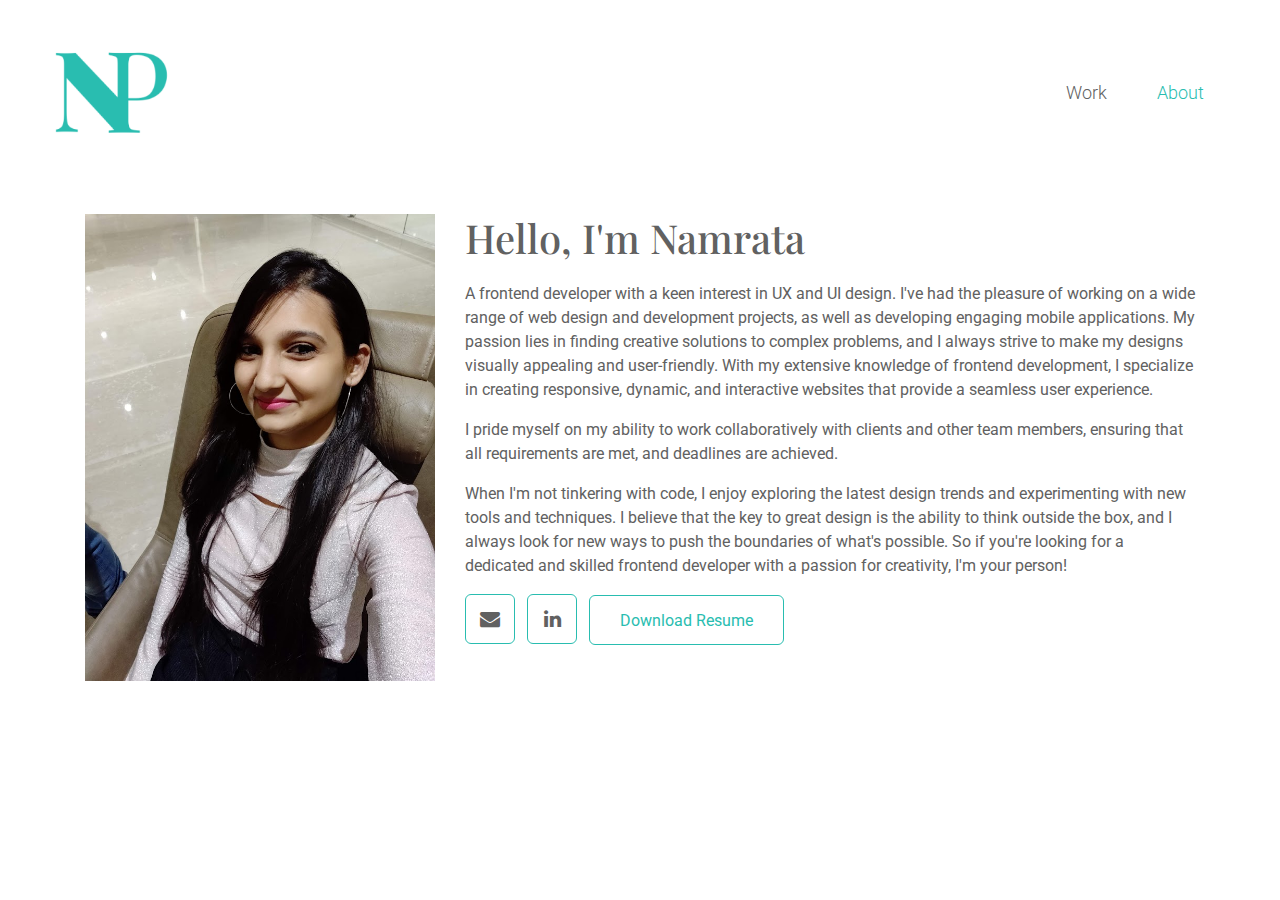
==== About.html @ 1574112b "My Portfolio" ====
<!DOCTYPE html>
<html lang="en">

<head>
    <title>About Me</title>
    <meta charset="utf-8">
    <meta name="viewport" content="width=device-width, initial-scale=1">
    <link rel="stylesheet" href="https://cdn.jsdelivr.net/npm/bootstrap@4.6.2/dist/css/bootstrap.min.css">
    <link rel="preconnect" href="https://fonts.googleapis.com">
    <link rel="preconnect" href="https://fonts.gstatic.com" crossorigin>
    <link
        href="https://fonts.googleapis.com/css2?family=Playfair+Display:ital,wght@0,400;0,500;0,600;0,700;0,800;0,900;1,400;1,500;1,600;1,700;1,800;1,900&family=Roboto:ital,wght@0,100;0,300;0,400;0,500;0,700;1,100;1,300;1,400;1,500;1,700&display=swap"
        rel="stylesheet">
    <link rel="stylesheet" href="https://cdnjs.cloudflare.com/ajax/libs/font-awesome/4.7.0/css/font-awesome.min.css">
    <link rel="stylesheet" href="style.css">
    <script src="https://cdn.jsdelivr.net/npm/jquery@3.6.3/dist/jquery.slim.min.js"></script>
    <script src="https://cdn.jsdelivr.net/npm/popper.js@1.16.1/dist/umd/popper.min.js"></script>
    <script src="https://cdn.jsdelivr.net/npm/bootstrap@4.6.2/dist/js/bootstrap.bundle.min.js"></script>
</head>

<body>
    <header>
        <nav class="navbar navbar-expand-sm">
            <a class="navbar-brand" href="index.html">
                <img src="assets/logo.png" width="100%" class="img-fluid" alt="logo">
            </a>
            <button class="navbar-toggler" type="button" data-toggle="collapse" data-target="#navbarSupportedContent"
                aria-controls="navbarSupportedContent" aria-expanded="false" aria-label="Toggle navigation">
                <span class="navbar-toggler-icon">
                    <i class="fa fa-bars" aria-hidden="true"></i>
                </span>
            </button>
            <div class="collapse navbar-collapse" id="navbarSupportedContent">
                <ul class="navbar-nav ml-auto">
                    <li class="nav-item ">
                        <a class="nav-link" href="index.html">Work </a>
                    </li>
                    <li class="nav-item active">
                        <a class="nav-link" href="#">About<span class="sr-only">(current)</span></a>
                    </li>
                </ul>
            </div>
        </nav>

    </header>
    <section>
        <div class="container">
            <div class="row">
                <div class="col-md-4">
                    <img src="assets/profile.jpg" class="img-fluid" alt="profile">
                </div>
                <div class="col-md-8">
                    <div class="about">
                        <h2>Hello, I'm Namrata</h2>
                        <p>A frontend developer with a keen interest in UX and UI design. I've had the pleasure of
                            working on a wide range of web design and development projects, as well as developing
                            engaging mobile applications. My passion lies in finding creative solutions to complex
                            problems, and I always strive to make my designs visually appealing and user-friendly.

                            With my extensive knowledge of frontend development, I specialize in creating responsive,
                            dynamic, and interactive websites that provide a seamless user experience.</p>
                        <p> I pride myself on my ability to work collaboratively with clients and other team members,
                            ensuring that all requirements are met, and deadlines are achieved.</p>

                        <p>When I'm not tinkering with code, I enjoy exploring the latest design trends and
                            experimenting with new tools and techniques. I believe that the key to great design is the
                            ability to think outside the box, and I always look for new ways to push the boundaries of
                            what's possible.

                            So if you're looking for a dedicated and skilled frontend developer with a passion for
                            creativity, I'm your person!</p>

                        <ul class="list-inline">
                            <li class="list-inline-item"><a href='mailto:namspatel14@gmail.com'><i class="fa fa-envelope"></i></a></li>
                            <li class="list-inline-item"><a href="https://www.linkedin.com/in/namratapatel14" aria-label="Linkedin" target="_blank" rel="noreferrer"><i class="fa fa-linkedin"></i></a></li>
                            <li class="list-inline-item"><a href="assets/NamrataTanejaResume.pdf" target="_blank" download>Download Resume</a></li>
                        </ul>
                    </div>
                </div>

            </div>
        </div>
    </section>

</body>

</html>
---- style.css ----
body{
    font-family: 'Roboto', sans-serif;
    padding: 0;
    margin: 0;
    color: #616161;
}
h1,h2,h3,h4,h5,h6,.navbar-brand{
    font-family: 'Playfair Display', serif;
}
p{
    font-family: 'Roboto', sans-serif;
}
header {
    padding: 30px 60px;
}
section{
    padding:30px 90px;
}
.navbar-brand img{
  max-width: 100%;
  width:150px;
}
.nav-link {
    font-size: 18px;
    font-weight: 300;
    padding-left: 25px !important;
    padding-right: 25px !important;
    color: #616161;
}
.nav-item.active .nav-link,.nav-link:hover{
    color:#29BDB0
}
h1{
    text-align: center;
    padding: 50px 18%;
    line-height: 60px;
}
.work-container {
    height: 45vh;
    margin: 30px 15px;
    display: flex;
    justify-content: center;
    align-items: center;
    border-radius: 10px;
    border: 1px solid #eee;
    position: relative;
}
.work-container img{
    opacity:1;
    transition: .6s cubic-bezier(.33,0,.2,1);
    height: -webkit-fill-available;
    border-radius: 10px;
    width: 100%;
    object-fit: cover;
}
.work-container .work-content{
    position: absolute;
    background: #29BDB0;
    content: '';
    height: 100%;
    width: 100%;
    opacity: 0;
    z-index: -1;
    border-radius: 10px;
    transition: .3s cubic-bezier(.33,0,.2,1);
    display: flex;
    align-items: center;
    justify-content: center;
    color: #fff;
    flex-direction: column;
}
.work-container:hover .work-content{
    background: #29bdb0ed;
    z-index: 9;
    opacity: 1;
}
.work-container:hover img{
    opacity: 0.4;
    
}
.work-content{
    text-align: center;
}
.work-content .title {
    font-size: 30px;
    font-weight: 500;
    margin-bottom: 0;
}
.work-content .detail {
    font-size: 16px;
    font-weight: 400;
    margin-bottom: 0;
}
.about h2{
    font-size: 40px;
    margin-bottom: 20px;
}
.about i {
    font-size: 20px;
    color: #616161;
    border: 1px solid #29BDB0;
    width: 50px;
    height: 50px;
    text-align: center;
    display: flex;
    justify-content: center;
    align-items: center;
    border-radius: 6px;
    transition: .5s linear;
}
.about i:hover{
   color: #29BDB0;
   cursor: pointer;
}
.about li a{
    text-decoration: none;
}
.about li:last-child a {
    border: 1px solid #29BDB0;
    height: 50px;
    display: block;
    line-height: 50px;
    padding: 0 30px;
    border-radius: 6px;
    color: #29BDB0;
    transition: .5s linear;
}
.about li:last-child a:hover{
    background-color: #29BDB0;
    color: #fff;
    cursor: pointer;
}
.info {
    text-align: center;
    font-weight: 300;
    font-size: 14px;
    letter-spacing: 0.5px;
}
.proj_head{
    text-align: center;
}
.project_container h3{
    text-align: center;
    margin-bottom: 40px;
}
.project_container h4{
    margin-bottom: 20px;
}
.project_main_content{
    margin-bottom: 70px;
}
.project_content{
    margin-bottom: 30px;
}
.carousel{
    border-radius: 10px;
    border: 2px solid #29BDB0;
}
.persona_apartment{
    border-radius: 10px;
    border: 2px solid #29BDB0;
    display: block;
    margin:  30px auto;
}
.carousel-inner{
    overflow: hidden;
}
.carousel-inner img {
    width: 100%;
    height: 100%;
    border-radius: 10px;
    padding: 20px;
}
.carousel-control-prev, .carousel-control-next{
 color: #29BDB0;
 width: 8%;
}
.carousel-control-prev:hover, .carousel-control-next:hover,
.carousel-control-prev:focus, .carousel-control-next:focus{
    color: #29BDB0;
    opacity: 1;
}
.project_content ol{
  margin: 25px 0;
}
#persona{
  margin: 25px 0 50px;
}
.process {
    margin: 30px auto;
    display: block;
}
.link_prototype{
    color: #29BDB0;
    text-decoration: underline;
    font-weight: 500;
}
.cine_screens{
   display: block;
   margin: 30px auto;
   width: 100%;
   max-width: 500px;
}
.HomeHub{
    display: block;
    margin: 30px auto;
}
.ideation{
    display: block;
    margin: 0 auto;
}
.ideation-text{
  text-align: center;
  margin: 0;
  font-size: 14px;
}
.space{
  margin-top: 40px;
}

@media (max-width: 1600px){
    .work-container {
        height: 40vh;
    }
    h1 {
        padding: 35px 10% 25px;
        margin: 0;
    }
    section {
        padding: 30px 70px;
    }
    header {
        padding: 30px 45px;
    }
}

@media (max-width: 1400px){
    header {
        padding: 30px 35px;
    }
    section {
        padding: 30px 55px;
    }
    .work-container {
        margin: 15px 0;
    }
    h1 {
        line-height: 55px;
        font-size: 35px;
    }
    .navbar-brand img {
        max-width: 100%;
        width: 120px;
    }
}
@media (max-width: 1200px){
    .work-container {
        height: 33vh;
    }
    h1 {
        line-height: 45px;
        font-size: 30px;
    }
}
@media (max-width: 992px){
    header {
        padding: 30px 20px;
    }
    h1 {
        padding: 30px 10% 10px;
        margin: 0;
        line-height: 40px;
        font-size: 28px;
    }
    section {
        padding: 30px 45px;
    }
    .work-container {
        height: 27vh;
    }
    .navbar-brand img {
        max-width: 100%;
        width: 100px;
    }
}
@media (max-width: 768px){
    header {
        padding: 15px 5px;
    }
    .navbar-brand img {
        max-width: 100%;
        width: 75px;
    }
    h1 {
        padding: 25px 10% 10px;
        line-height: 30px;
        font-size: 22px;
    }
    section {
        padding: 20px 25px;
    }
    .work-container {
        height: 22vh;
    }
    .proj_head {
        font-size: 30px;
    }
    .info {
        font-size: 12px;
        letter-spacing: 0.3px;
    }
    .project_container h3 {
        margin-bottom: 25px;
        font-size: 25px;
    }
    .project_container h4 {
        margin-bottom: 15px;
        font-size: 20px;
    }
    p {
        font-size: 14px;
        margin-bottom: 10px;
    }
    .ideation-text {
        font-size: 12px;
    }
    .project_content ol {
        margin: 15px 0;
        font-size: 14px;
    }
    .about h2 {
        font-size: 30px;
        margin-bottom: 10px;
        margin-top: 20px;
    }
}
@media (max-width: 650px){
    section {
        padding: 15px 15px;
    }
    .navbar-brand img {
        width: 60px;
    }
    .work-container {
        height: 38vh;
    }
    .navbar-toggler-icon i{
        color: #616161;
    }
    .about ul{
      margin-top: 20px;
    }
}
@media (max-width: 540px){
    h1 {
        font-size: 20px;
    }
    .work-container {
        height: 30vh;
    }
    .nav-item{
        border-bottom: 1px solid #eee;
        text-align: center;
    }
}
@media (max-width: 450px){
    h1 {
        padding: 15px 15% 0;
        line-height: 25px;
        font-size: 16px;
    }
    .work-container {
        height: 25vh;
    }
    .project_container h4 {
        margin-bottom: 10px;
        font-size: 16px;
    }
    p {
        font-size: 12px;
        margin-bottom: 5px;
    }
    .project_container h3 {
        margin-bottom: 20px;
        font-size: 22px;
    }
    .project_content ol {
        font-size: 12px;
    }
    .about h2 {
        font-size: 25px;
        margin-bottom: 10px;
        margin-top: 20px;
    }
    .about i {
        font-size: 14px;
        width: 35px;
        height: 35px;
    }
    .about li:last-child a {
        height: 35px;
        line-height: 35px;
        padding: 0px 25px;
        font-size: 12px;
    }
}
@media (max-width: 360px){
    header {
        padding: 0;
    }
    .navbar-brand img {
        width: 50px;
    }
    .work-container {
        height: 18vh;
    }
    h1 {
        padding: 15px 10% 0;
        line-height: 22px;
        font-size: 14px;
    }
    .info {
        font-size: 10px;
        letter-spacing: 0.3px;
        margin: 0 50px;
    }
    .proj_head {
        font-size: 25px;
    }
    .project_container h3 {
        margin-bottom: 15px;
        font-size: 18px;
    }
}
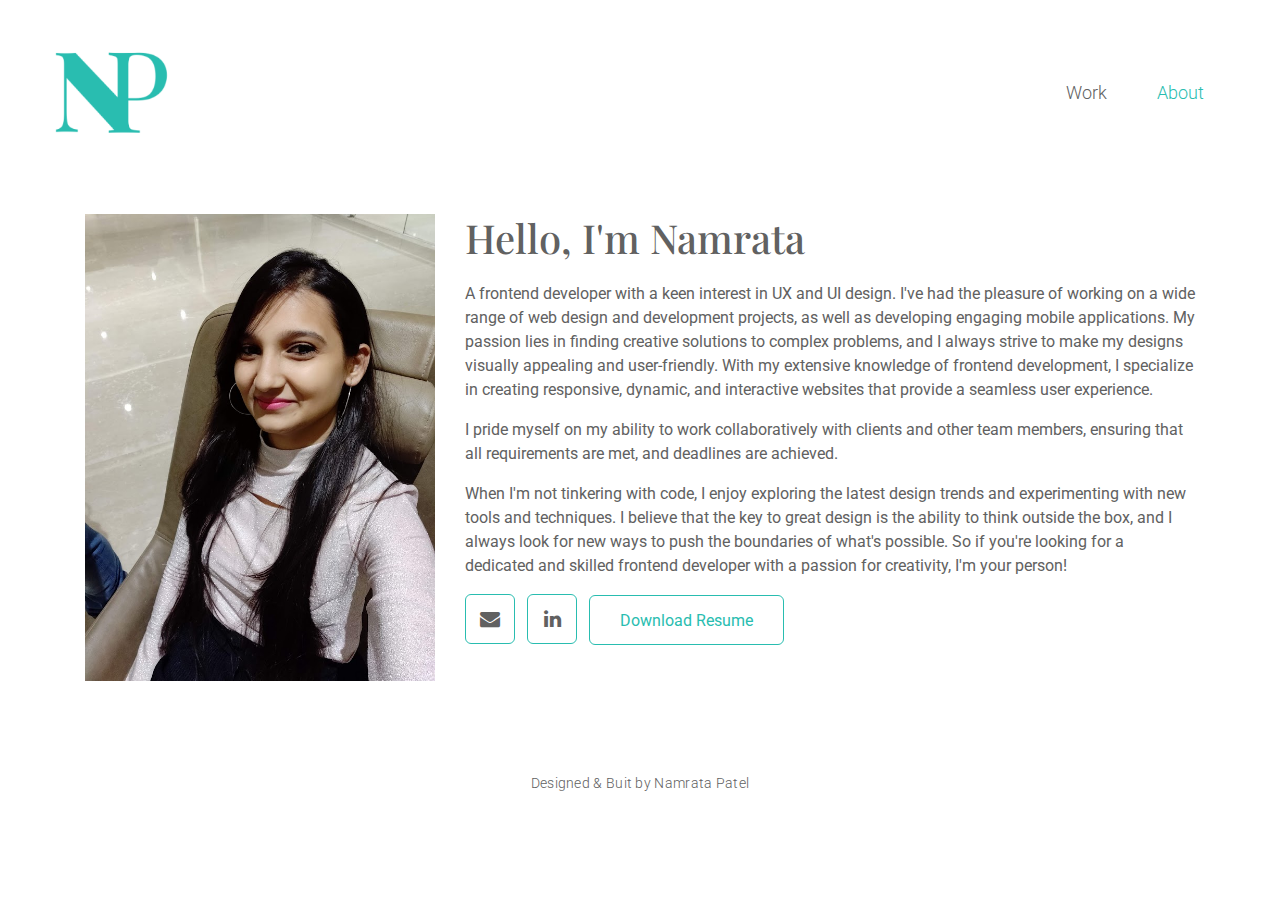
==== commit e75fe3a4: "update" ====
--- a/About.html
+++ b/About.html
@@ -81,7 +81,9 @@
             </div>
         </div>
     </section>
-
+    <footer>
+        <p><a href="https://github.com/namrataPatel14/namrataPatel14.github.io" target="_blank">Designed & Buit by Namrata Patel</a></p>
+    </footer>
 </body>
 
 </html>--- a/style.css
+++ b/style.css
@@ -68,6 +68,7 @@
     justify-content: center;
     color: #fff;
     flex-direction: column;
+    padding: 20px;
 }
 .work-container:hover .work-content{
     background: #29bdb0ed;
@@ -217,7 +218,24 @@
 .space{
   margin-top: 40px;
 }
-
+footer{
+    
+    padding: 60px 15px;
+    text-align: center;
+}
+footer p{
+    margin: 0;
+}
+footer a{
+    transition: .5s ease-in-out;
+    color: #616161;
+    font-weight: 300;
+    font-size: 14px;
+    letter-spacing: 0.3px;
+}
+footer a:hover{
+    color: #29BDB0;
+}
 @media (max-width: 1600px){
     .work-container {
         height: 40vh;
@@ -403,27 +421,28 @@
         padding: 0px 25px;
         font-size: 12px;
     }
-}
-@media (max-width: 360px){
-    header {
-        padding: 0;
-    }
-    .navbar-brand img {
-        width: 50px;
-    }
-    .work-container {
-        height: 18vh;
-    }
-    h1 {
-        padding: 15px 10% 0;
-        line-height: 22px;
-        font-size: 14px;
-    }
     .info {
         font-size: 10px;
         letter-spacing: 0.3px;
         margin: 0 50px;
     }
+}
+@media (max-width: 360px){
+    header {
+        padding: 0;
+    }
+    .navbar-brand img {
+        width: 50px;
+    }
+    .work-container {
+        height: 18vh;
+    }
+    h1 {
+        padding: 15px 10% 0;
+        line-height: 22px;
+        font-size: 14px;
+    }
+    
     .proj_head {
         font-size: 25px;
     }
